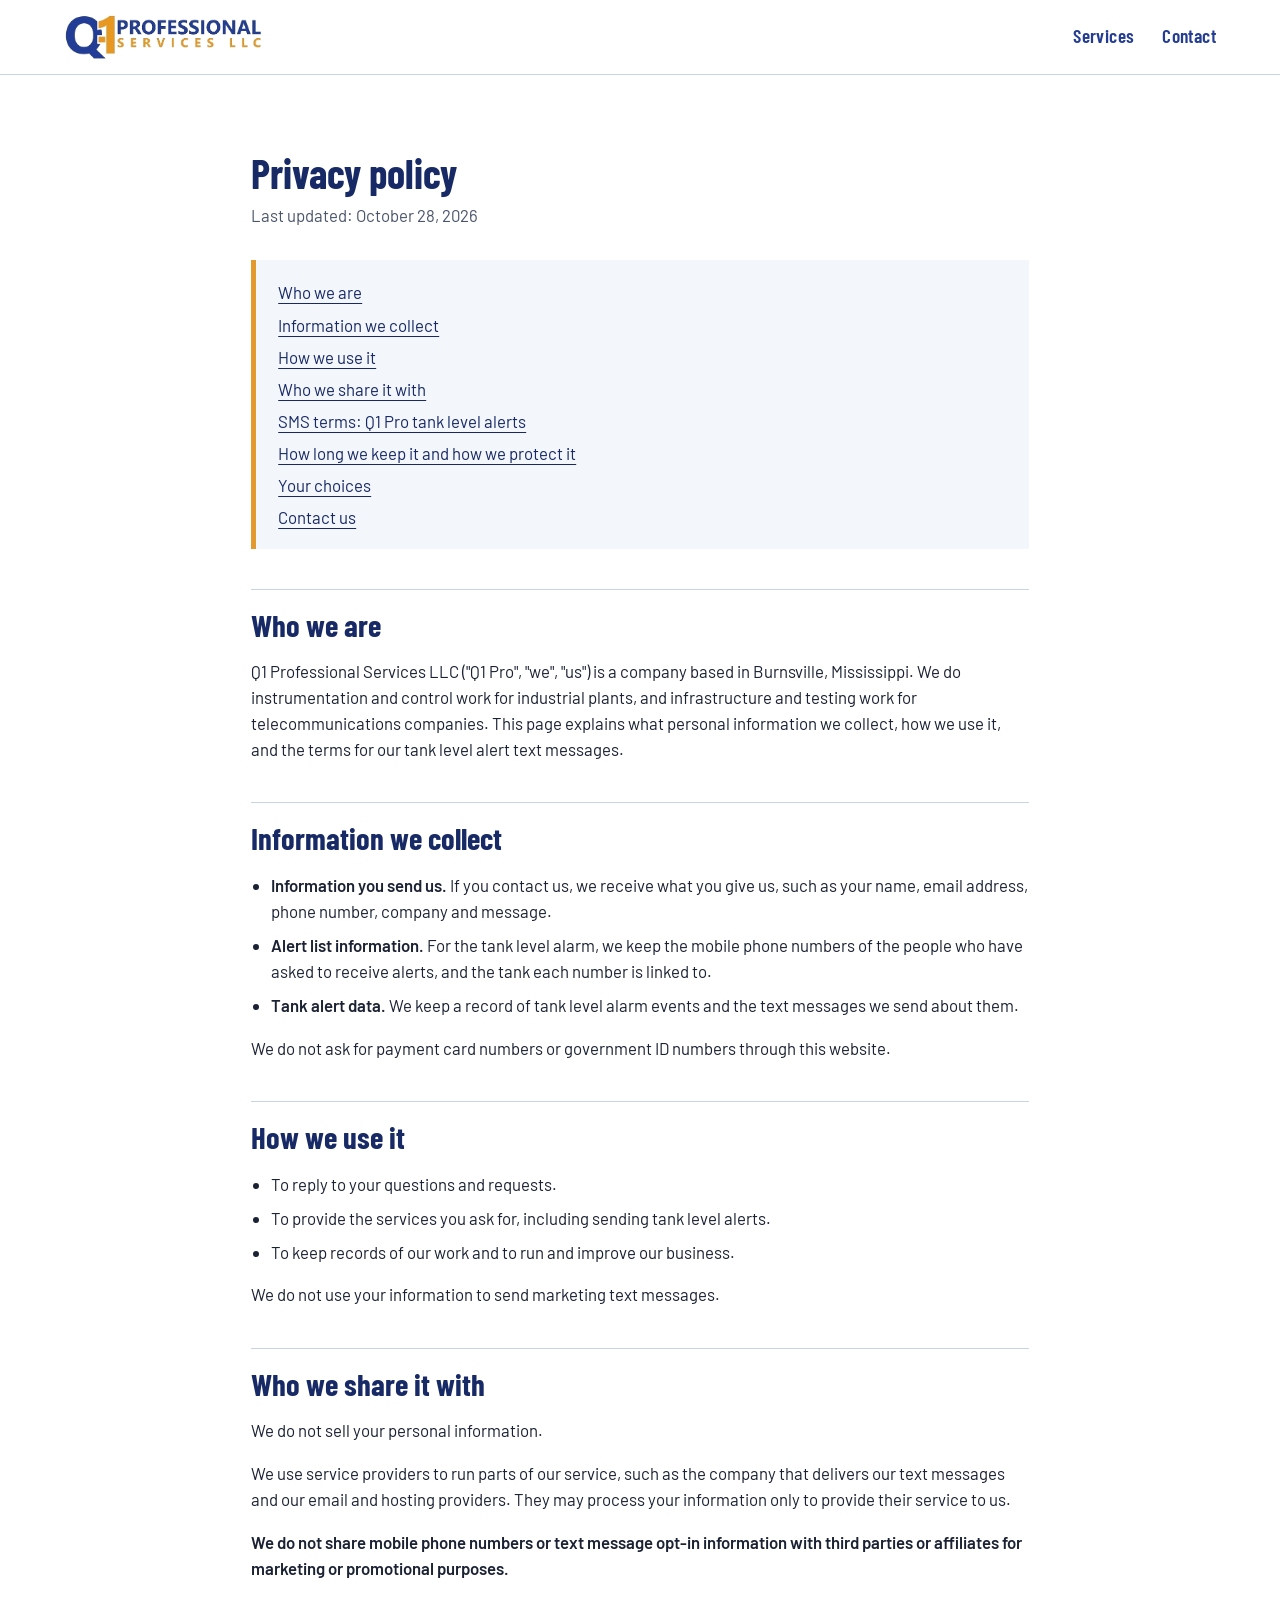
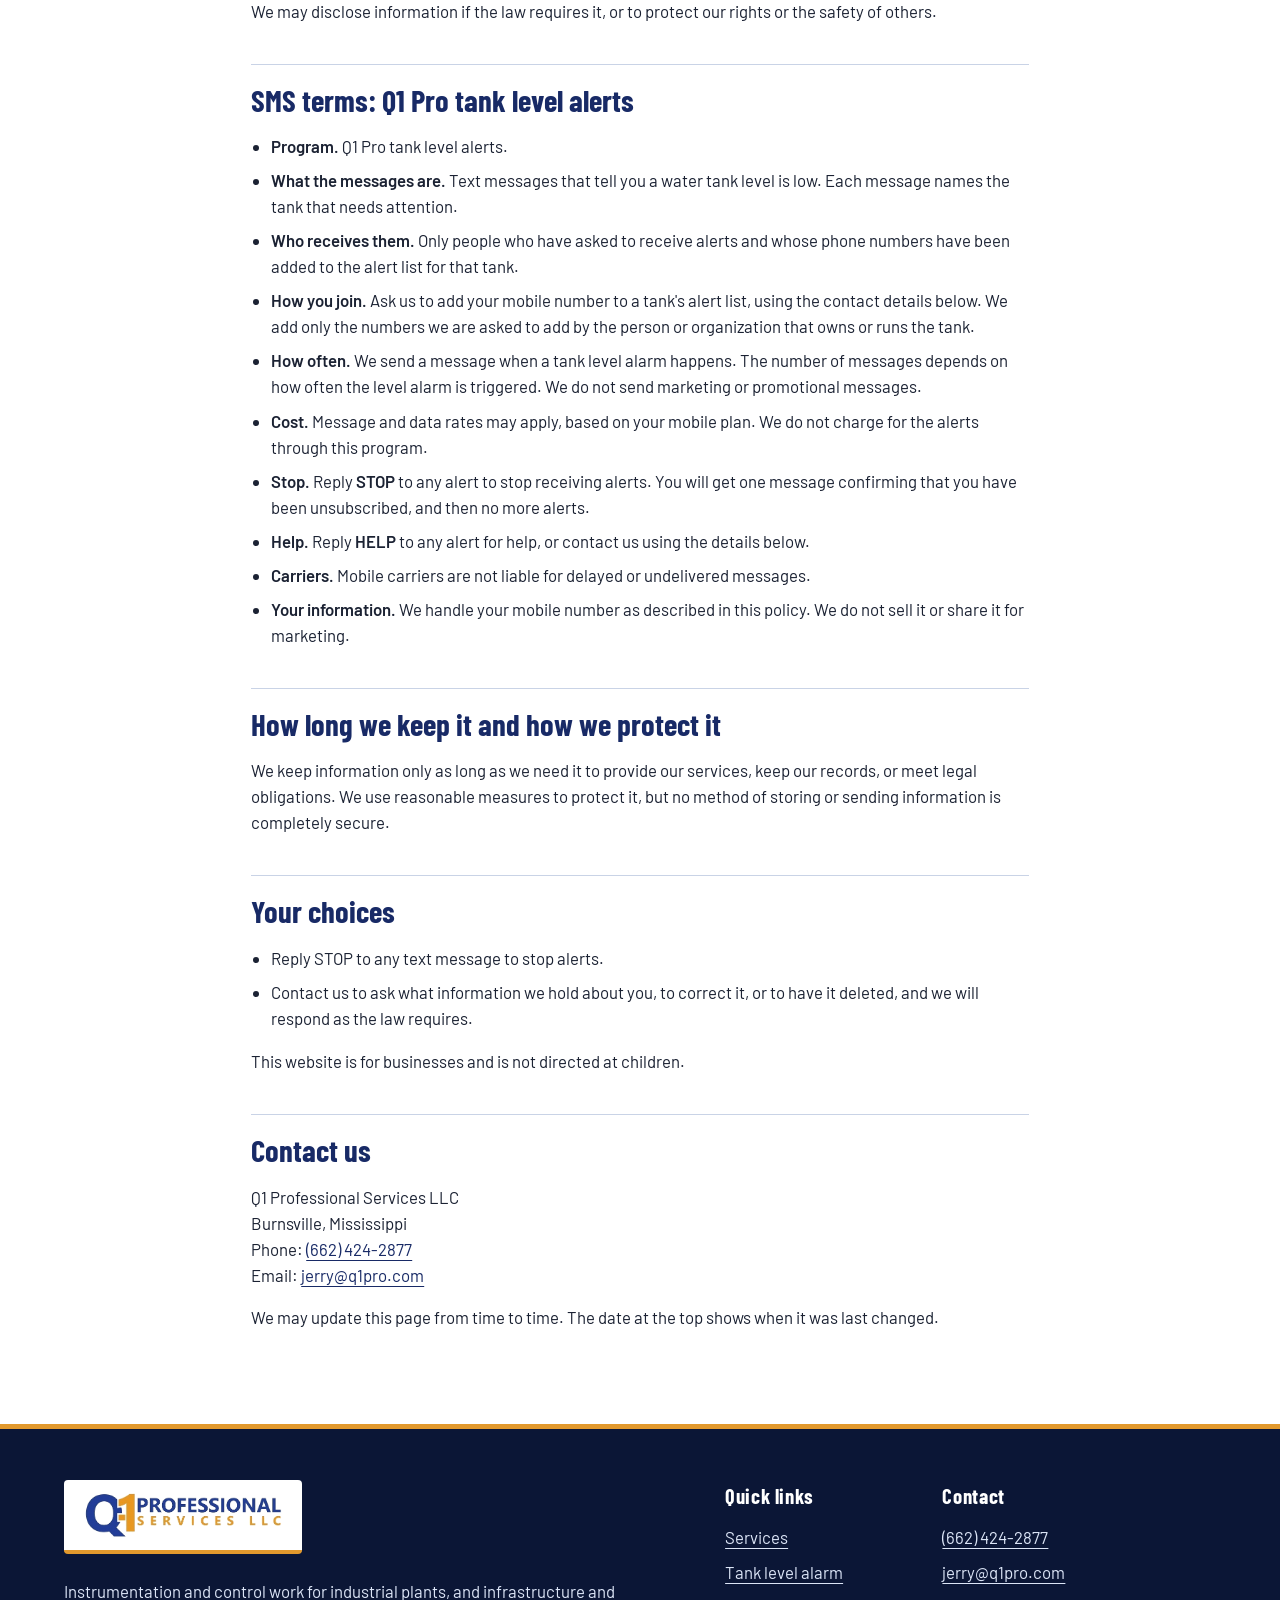
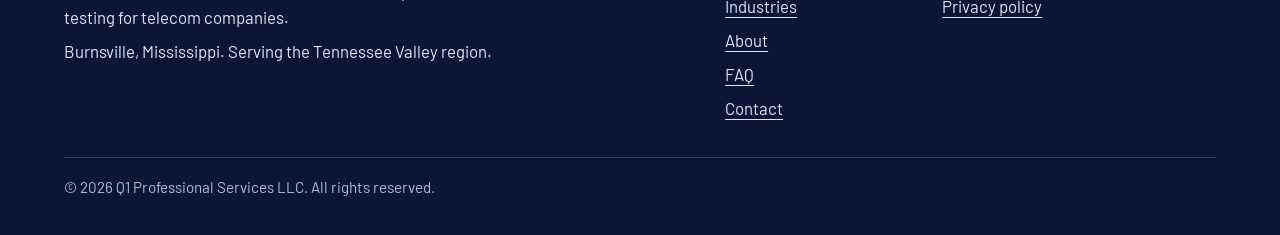
==== privacy.html @ 047d9452 "Publish full site: services, tank alarm, industries, about, FAQ, contact, privacy policy" ====
<!doctype html>
<html lang="en">
<head>
<meta charset="utf-8">
<meta name="viewport" content="width=device-width, initial-scale=1">
<title>Privacy policy | Q1 Professional Services LLC</title>
<meta name="description" content="How Q1 Professional Services LLC handles personal information, and the terms for the Q1 Pro tank level alert text messages.">
<link rel="stylesheet" href="site.css">
</head>
<body>

<header class="site-header">
  <div class="bar">
    <a class="brand" href="index.html" aria-label="Q1 Professional Services LLC, home"><img src="logo.png" alt="Q1 Professional Services LLC" width="553" height="129"></a>
    <nav class="nav" aria-label="Main">
      <a href="index.html#services">Services</a>
      <a href="index.html#contact">Contact</a>
    </nav>
  </div>
</header>

<main>
  <article class="policy">
    <h1>Privacy policy</h1>
    <p class="updated">Last updated: October 28, 2026</p>

    <nav class="toc" aria-label="On this page">
      <a href="#who">Who we are</a>
      <a href="#collect">Information we collect</a>
      <a href="#use">How we use it</a>
      <a href="#share">Who we share it with</a>
      <a href="#sms-terms">SMS terms: Q1 Pro tank level alerts</a>
      <a href="#keep">How long we keep it and how we protect it</a>
      <a href="#choices">Your choices</a>
      <a href="#contact-us">Contact us</a>
    </nav>

    <h2 id="who">Who we are</h2>
    <p>Q1 Professional Services LLC ("Q1 Pro", "we", "us") is a company based in Burnsville, Mississippi. We do instrumentation and control work for industrial plants, and infrastructure and testing work for telecommunications companies. This page explains what personal information we collect, how we use it, and the terms for our tank level alert text messages.</p>

    <h2 id="collect">Information we collect</h2>
    <ul>
      <li><b>Information you send us.</b> If you contact us, we receive what you give us, such as your name, email address, phone number, company and message.</li>
      <li><b>Alert list information.</b> For the tank level alarm, we keep the mobile phone numbers of the people who have asked to receive alerts, and the tank each number is linked to.</li>
      <li><b>Tank alert data.</b> We keep a record of tank level alarm events and the text messages we send about them.</li>
    </ul>
    <p>We do not ask for payment card numbers or government ID numbers through this website.</p>

    <h2 id="use">How we use it</h2>
    <ul>
      <li>To reply to your questions and requests.</li>
      <li>To provide the services you ask for, including sending tank level alerts.</li>
      <li>To keep records of our work and to run and improve our business.</li>
    </ul>
    <p>We do not use your information to send marketing text messages.</p>

    <h2 id="share">Who we share it with</h2>
    <p>We do not sell your personal information.</p>
    <p>We use service providers to run parts of our service, such as the company that delivers our text messages and our email and hosting providers. They may process your information only to provide their service to us.</p>
    <p><b>We do not share mobile phone numbers or text message opt-in information with third parties or affiliates for marketing or promotional purposes.</b></p>
    <p>We may disclose information if the law requires it, or to protect our rights or the safety of others.</p>

    <h2 id="sms-terms">SMS terms: Q1 Pro tank level alerts</h2>
    <ul>
      <li><b>Program.</b> Q1 Pro tank level alerts.</li>
      <li><b>What the messages are.</b> Text messages that tell you a water tank level is low. Each message names the tank that needs attention.</li>
      <li><b>Who receives them.</b> Only people who have asked to receive alerts and whose phone numbers have been added to the alert list for that tank.</li>
      <li><b>How you join.</b> Ask us to add your mobile number to a tank's alert list, using the contact details below. We add only the numbers we are asked to add by the person or organization that owns or runs the tank.</li>
      <li><b>How often.</b> We send a message when a tank level alarm happens. The number of messages depends on how often the level alarm is triggered. We do not send marketing or promotional messages.</li>
      <li><b>Cost.</b> Message and data rates may apply, based on your mobile plan. We do not charge for the alerts through this program.</li>
      <li><b>Stop.</b> Reply <b>STOP</b> to any alert to stop receiving alerts. You will get one message confirming that you have been unsubscribed, and then no more alerts.</li>
      <li><b>Help.</b> Reply <b>HELP</b> to any alert for help, or contact us using the details below.</li>
      <li><b>Carriers.</b> Mobile carriers are not liable for delayed or undelivered messages.</li>
      <li><b>Your information.</b> We handle your mobile number as described in this policy. We do not sell it or share it for marketing.</li>
    </ul>

    <h2 id="keep">How long we keep it and how we protect it</h2>
    <p>We keep information only as long as we need it to provide our services, keep our records, or meet legal obligations. We use reasonable measures to protect it, but no method of storing or sending information is completely secure.</p>

    <h2 id="choices">Your choices</h2>
    <ul>
      <li>Reply STOP to any text message to stop alerts.</li>
      <li>Contact us to ask what information we hold about you, to correct it, or to have it deleted, and we will respond as the law requires.</li>
    </ul>
    <p>This website is for businesses and is not directed at children.</p>

    <h2 id="contact-us">Contact us</h2>
    <p>Q1 Professional Services LLC<br>
    Burnsville, Mississippi<br>
    Phone: <a href="tel:+16624242877">(662) 424-2877</a><br>
    Email: <a href="mailto:jerry@q1pro.com">jerry@q1pro.com</a></p>
    <p>We may update this page from time to time. The date at the top shows when it was last changed.</p>
  </article>
</main>

<footer class="site-footer">
  <div class="foot">
    <div>
      <a class="foot-logo" href="index.html" aria-label="Q1 Professional Services LLC, home"><img src="logo.png" alt="Q1 Professional Services LLC" width="553" height="129"></a>
      <p>Instrumentation and control work for industrial plants, and infrastructure and testing for telecom companies.</p>
      <p>Burnsville, Mississippi. Serving the Tennessee Valley region.</p>
    </div>
    <div>
      <h3>Quick links</h3>
      <ul>
        <li><a href="index.html#services">Services</a></li>
        <li><a href="index.html#alerts">Tank level alarm</a></li>
        <li><a href="index.html#industries">Industries</a></li>
        <li><a href="index.html#about">About</a></li>
        <li><a href="index.html#faq">FAQ</a></li>
        <li><a href="index.html#contact">Contact</a></li>
      </ul>
    </div>
    <div>
      <h3>Contact</h3>
      <ul>
        <li><a href="tel:+16624242877">(662) 424-2877</a></li>
        <li><a href="mailto:jerry@q1pro.com">jerry@q1pro.com</a></li>
        <li><a href="privacy.html">Privacy policy</a></li>
      </ul>
    </div>
  </div>
  <div class="legal"><span>&copy; 2026 Q1 Professional Services LLC. All rights reserved.</span></div>
</footer>

</body>
</html>
---- site.css ----
@font-face{font-family:'Barlow';font-weight:400;font-style:normal;font-display:swap;src:url('Barlow-400.woff2') format('woff2');}
@font-face{font-family:'Barlow';font-weight:600;font-style:normal;font-display:swap;src:url('Barlow-600.woff2') format('woff2');}
@font-face{font-family:'Barlow Condensed';font-weight:600;font-style:normal;font-display:swap;src:url('BarlowCondensed-600.woff2') format('woff2');}
@font-face{font-family:'Barlow Condensed';font-weight:700;font-style:normal;font-display:swap;src:url('BarlowCondensed-700.woff2') format('woff2');}

:root {
  --blue: #243D92;
  --blue-deep: #182A66;
  --night: #0B1636;
  --orange: #E2992D;
  --paper: #FFFFFF;
  --ink: #1B2233;
  --line: #C9D3E6;
}

* { box-sizing: border-box; }
html { scroll-behavior: smooth; }
body {
  margin: 0; background: var(--paper); color: var(--ink);
  font-family: 'Barlow', system-ui, 'Segoe UI', sans-serif; font-size: 1.05rem; line-height: 1.55;
}
a { color: inherit; }
:focus-visible { outline: 3px solid var(--orange); outline-offset: 3px; }

.site-header { background: var(--paper); border-bottom: 1px solid var(--line); position: relative; z-index: 5; }
.bar {
  max-width: 1760px; margin: 0 auto; padding: 14px clamp(24px, 5vw, 96px);
  display: flex; align-items: center; justify-content: space-between; gap: 24px;
}
.brand img { display: block; height: clamp(46px, 3.6vw, 64px); width: auto; }
.nav { display: flex; gap: 28px; }
.nav a {
  font-family: 'Barlow Condensed', sans-serif; font-weight: 600; font-size: 1.2rem; letter-spacing: .02em;
  text-decoration: none; color: var(--blue); padding: 6px 0; border-bottom: 2px solid transparent;
}
.nav a:hover { border-bottom-color: var(--orange); }

/* ---- hero: full-bleed photo slides under a diagonal shade ---- */
.hero {
  position: relative; overflow: hidden; background: var(--night); color: #fff;
  min-height: clamp(640px, 88vh, 900px); display: flex; align-items: center;
}
.slides { position: absolute; inset: 0; z-index: 0; }
.slide {
  position: absolute; inset: 0; background-size: cover; background-repeat: no-repeat;
  opacity: 0; transition: opacity 1.2s ease; will-change: opacity, transform;
}
.slide.active { opacity: 1; animation: drift 7s ease-out forwards; }
@keyframes drift { from { transform: scale(1); } to { transform: scale(1.06); } }

.shade {
  position: absolute; inset: 0; z-index: 1;
  background: linear-gradient(115deg, rgba(11,22,54,.94) 0%, rgba(11,22,54,.80) 32%, rgba(11,22,54,.34) 62%, rgba(11,22,54,0) 100%);
}
.hero-inner {
  position: relative; z-index: 2; width: 100%; max-width: 1760px; margin: 0 auto;
  padding: clamp(64px, 7vw, 112px) clamp(24px, 5vw, 96px) clamp(96px, 9vw, 140px);
}
.hero h1 {
  margin: 0 0 24px; max-width: 12.5em;
  font-family: 'Barlow Condensed', sans-serif; font-weight: 700;
  font-size: clamp(2.3rem, 4.1vw, 4.1rem); line-height: 1.02; letter-spacing: -.005em;
  text-shadow: 0 2px 24px rgba(11,22,54,.8);
}
.hero p.lede {
  margin: 0 0 36px; max-width: 34em; font-size: clamp(1.05rem, 1.15vw, 1.25rem); color: #E4EAF7;
  text-wrap: pretty; text-shadow: 0 1px 16px rgba(11,22,54,.8);
}
.actions { display: flex; flex-wrap: wrap; gap: 14px 18px; align-items: center; }
.btn {
  display: inline-block; text-decoration: none;
  font-family: 'Barlow Condensed', sans-serif; font-weight: 700; font-size: 1.3rem; letter-spacing: .02em;
  padding: 15px 32px; border-radius: 999px; border: 2px solid var(--orange);
}
.btn-primary { background: var(--orange); color: var(--night); }
.btn-primary:hover { background: #F0AB3E; border-color: #F0AB3E; }
.btn-ghost { color: #fff; border-color: rgba(255,255,255,.7); }
.btn-ghost:hover { background: rgba(255,255,255,.12); border-color: #fff; }

.dots { position: absolute; z-index: 3; left: 50%; bottom: 74px; transform: translateX(-50%); display: flex; gap: 10px; }
.dot { width: 10px; height: 10px; border-radius: 50%; border: 0; padding: 0; background: rgba(255,255,255,.5); cursor: pointer; }
.dot.active { width: 30px; border-radius: 6px; background: var(--orange); }

.facts { position: absolute; z-index: 3; left: 0; right: 0; bottom: 0; background: var(--orange); color: var(--night); }
.facts ul {
  list-style: none; margin: 0 auto; padding: 14px clamp(24px, 5vw, 96px); max-width: 1760px;
  display: flex; flex-wrap: wrap; justify-content: space-between; gap: 6px 28px;
  font-family: 'Barlow Condensed', sans-serif; font-weight: 700; font-size: clamp(1rem, 1.25vw, 1.3rem); letter-spacing: .06em; text-transform: uppercase;
}

/* ---- motion: one load sequence, then the slides ---- */
@keyframes rise { from { opacity: 0; transform: translateY(26px); } to { opacity: 1; transform: none; } }
@keyframes fade { from { opacity: 0; } to { opacity: 1; } }
@keyframes barUp { from { transform: translateY(100%); } to { transform: none; } }
@keyframes fill { from { transform: scaleX(0); } to { transform: scaleX(1); } }
@keyframes wipe { from { transform: scaleX(0); } to { transform: scaleX(1); } }

.site-header { animation: fade .6s ease both; }
.hero-inner > * { animation: rise .8s cubic-bezier(.22,.61,.36,1) both; }
.hero-inner > h1 { animation-delay: .15s; }
.hero-inner > .lede { animation-delay: .32s; }
.hero-inner > .actions { animation-delay: .5s; }
.facts { animation: barUp .7s cubic-bezier(.22,.61,.36,1) .7s both; }
.facts li { animation: fade .6s ease both; }
.facts li:nth-child(1) { animation-delay: 1.0s; }
.facts li:nth-child(2) { animation-delay: 1.1s; }
.facts li:nth-child(3) { animation-delay: 1.2s; }
.facts li:nth-child(4) { animation-delay: 1.3s; }
.dots { animation: fade .6s ease 1s both; }

/* the active dot fills over the 5 seconds the slide stays up */
.dot { position: relative; overflow: hidden; transition: width .35s ease, background-color .35s ease; }
.dot.active { background: rgba(255,255,255,.35); }
.dot.active::after { content: ""; position: absolute; inset: 0; background: var(--orange); transform-origin: left; animation: fill 5s linear forwards; }

/* soft hover motion */
.btn { transition: transform .2s ease, background-color .2s ease, border-color .2s ease; }
.btn:hover { transform: translateY(-2px); }
.nav a { transition: border-color .2s ease; }

/* ---- services ---- */
.section { padding: clamp(48px, 5vw, 88px) 0; }
.wrap { max-width: 1760px; margin: 0 auto; padding: 0 clamp(24px, 5vw, 96px); }
#services { scroll-margin-top: 16px; background: var(--paper); }
.section-head { max-width: 46em; margin: 0 0 clamp(36px, 4vw, 64px); }
.section-head h2 {
  margin: 0 0 14px; font-family: 'Barlow Condensed', sans-serif; font-weight: 700;
  font-size: clamp(1.9rem, 2.9vw, 2.7rem); line-height: 1.02; color: var(--blue-deep);
}
.section-head p { margin: 0; color: #4B566B; font-size: clamp(1rem, 1.1vw, 1.2rem); text-wrap: pretty; }

.work { display: grid; grid-template-columns: repeat(2, minmax(0, 1fr)); gap: clamp(28px, 3vw, 56px); }
.panel { display: flex; flex-direction: column; border-top: 5px solid var(--orange); background: #F3F6FB; }
.panel img { display: block; width: 100%; height: auto; }
.panel-body { padding: clamp(24px, 2.6vw, 44px); }
.panel h3 {
  margin: 0 0 8px; font-family: 'Barlow Condensed', sans-serif; font-weight: 700;
  font-size: clamp(1.5rem, 1.9vw, 1.9rem); line-height: 1.05; color: var(--blue-deep);
}
.panel .intro { margin: 0 0 22px; color: #4B566B; }
.panel dl { margin: 0; }
.panel .row { display: grid; grid-template-columns: minmax(8.5em, 11em) 1fr; gap: 6px 20px; padding: 14px 0; border-top: 1px solid var(--line); }
.panel dt { font-family: 'Barlow Condensed', sans-serif; font-weight: 700; font-size: 1.25rem; letter-spacing: .01em; color: var(--blue); }
.panel dd { margin: 0; color: var(--ink); }

.industries { margin-top: clamp(36px, 4vw, 64px); display: flex; flex-wrap: wrap; align-items: baseline; gap: 12px 36px; padding-top: 28px; border-top: 1px solid var(--line); }
.industries h3 { margin: 0; font-family: 'Barlow Condensed', sans-serif; font-weight: 700; font-size: 1.5rem; color: var(--blue-deep); }
.industries ul { list-style: none; margin: 0; padding: 0; display: flex; flex-wrap: wrap; gap: 8px 30px; }
.industries li { font-family: 'Barlow Condensed', sans-serif; font-weight: 600; font-size: 1.35rem; color: var(--blue); }
.more { margin-top: clamp(32px, 3.5vw, 56px); }
.more a { display: inline-block; text-decoration: none; background: var(--blue); color: #fff; padding: 15px 32px; border-radius: 999px; border-bottom: 4px solid var(--orange); font-family: 'Barlow Condensed', sans-serif; font-weight: 700; font-size: 1.3rem; letter-spacing: .02em; transition: transform .2s ease, background-color .2s ease; }
.more a:hover { background: var(--blue-deep); transform: translateY(-2px); }

@media (max-width: 900px) {
  .work { grid-template-columns: 1fr; }
  .panel .row { grid-template-columns: 1fr; gap: 2px; }
}
@media (prefers-reduced-motion: reduce) { .more a { transition: none; } .more a:hover { transform: none; } }

/* ---- about ---- */
#about { background: var(--paper); scroll-margin-top: 16px; }
.about { display: grid; grid-template-columns: minmax(0, 420px) minmax(0, 1fr); gap: clamp(32px, 5vw, 96px); align-items: start; }
.person { margin: 0; }
.person img { display: block; width: 100%; height: auto; border-bottom: 5px solid var(--orange); }
.person figcaption { padding-top: 14px; font-family: 'Barlow Condensed', sans-serif; line-height: 1.2; }
.person .name { display: block; font-weight: 700; font-size: 1.6rem; color: var(--blue-deep); }
.person .role { display: block; font-weight: 600; font-size: 1.2rem; color: #4B566B; }
.about-text h2 { margin: 0 0 18px; font-family: 'Barlow Condensed', sans-serif; font-weight: 700; font-size: clamp(1.9rem, 2.9vw, 2.7rem); line-height: 1.02; color: var(--blue-deep); }
.about-text p { margin: 0 0 18px; max-width: 38em; font-size: clamp(1rem, 1.1vw, 1.2rem); color: var(--ink); text-wrap: pretty; }
.facts-list { margin: 28px 0 0; max-width: 38em; }
.facts-list .row { display: grid; grid-template-columns: minmax(8em, 10em) 1fr; gap: 6px 20px; padding: 13px 0; border-top: 1px solid var(--line); }
.facts-list dt { font-family: 'Barlow Condensed', sans-serif; font-weight: 700; font-size: 1.25rem; color: var(--blue); }
.facts-list dd { margin: 0; }
@media (max-width: 900px) {
  .about { grid-template-columns: 1fr; }
  .person { max-width: 320px; }
  .facts-list .row { grid-template-columns: 1fr; gap: 2px; }
}

/* ---- industries ---- */
#industries { background: #F3F6FB; scroll-margin-top: 16px; }
.ind-grid { display: grid; grid-template-columns: repeat(2, minmax(0, 1fr)); gap: clamp(20px, 2.4vw, 40px); }
.ind { background: var(--paper); padding: clamp(24px, 2.4vw, 40px); border-left: 5px solid var(--orange); }
.ind h3 { margin: 0 0 10px; font-family: 'Barlow Condensed', sans-serif; font-weight: 700; font-size: clamp(1.4rem, 1.7vw, 1.7rem); line-height: 1.05; color: var(--blue-deep); }
.ind p { margin: 0; color: var(--ink); text-wrap: pretty; }
.ind .tag { display: block; margin-top: 14px; font-family: 'Barlow Condensed', sans-serif; font-weight: 600; font-size: 1.1rem; letter-spacing: .02em; color: var(--blue); }

/* ---- faq ---- */
#faq { background: #FCF4E4; border-top: 1px solid #EFE2C6; border-bottom: 1px solid #EFE2C6; scroll-margin-top: 16px; }
.faq-layout { display: grid; grid-template-columns: minmax(0, .8fr) minmax(0, 1.4fr); gap: clamp(32px, 5vw, 96px); align-items: start; }
.faq-intro { position: static; }
.faq-intro h2 { margin: 0 0 14px; font-family: 'Barlow Condensed', sans-serif; font-weight: 700; font-size: clamp(1.9rem, 2.9vw, 2.7rem); line-height: 1.04; color: var(--blue-deep); }
.faq-intro > p { margin: 0 0 28px; max-width: 24em; color: #5A5648; font-size: clamp(1rem, 1.1vw, 1.2rem); text-wrap: pretty; }
.faq-help { background: var(--blue-deep); color: #fff; border-top: 5px solid var(--orange); padding: clamp(22px, 2.2vw, 34px); max-width: 26em; }
.faq-help h3 { margin: 0 0 6px; font-family: 'Barlow Condensed', sans-serif; font-weight: 700; font-size: 1.5rem; color: #fff; }
.faq-help p { margin: 0 0 14px; color: #DCE5F7; }
.faq-help a { display: block; color: #fff; text-decoration: none; border-bottom: 2px solid transparent; width: fit-content; transition: border-color .2s ease; }
.faq-help a:hover { border-bottom-color: var(--orange); }
.faq-help .tel { font-family: 'Barlow Condensed', sans-serif; font-weight: 700; font-size: clamp(1.7rem, 2.2vw, 2.1rem); line-height: 1.1; }
.faq-help .mail { margin-top: 6px; font-family: 'Barlow Condensed', sans-serif; font-weight: 600; font-size: 1.2rem; color: #F0B14E; }

.faq { display: grid; gap: 12px; }
.faq details { background: var(--paper); border: 1px solid #E9DCC0; border-left: 5px solid #E9DCC0; transition: border-color .2s ease, box-shadow .2s ease; }
.faq details[open] { border-left-color: var(--orange); box-shadow: 0 6px 18px rgba(24,42,102,.08); }
.faq summary {
  list-style: none; cursor: pointer; display: flex; justify-content: space-between; align-items: center; gap: 24px;
  padding: 20px 24px; font-family: 'Barlow Condensed', sans-serif; font-weight: 700; font-size: clamp(1.15rem, 1.4vw, 1.4rem); color: var(--blue-deep);
}
.faq summary::-webkit-details-marker { display: none; }
.faq summary::after { content: "+"; flex: none; width: 34px; height: 34px; display: grid; place-items: center; border: 2px solid var(--orange); border-radius: 50%; font-size: 1.4rem; line-height: 1; color: var(--blue-deep); transition: background-color .2s ease; }
.faq details[open] summary::after { content: "\2212"; background: var(--orange); }
.faq summary:hover::after { background: #F6DDB4; }
.faq details[open] summary:hover::after { background: var(--orange); }
.faq .answer { padding: 0 24px 22px; max-width: 46em; color: var(--ink); }
.faq .answer p { margin: 0 0 12px; }
.faq .answer ul { margin: 0 0 12px; padding-left: 1.2em; }
.faq .answer li { margin-bottom: 6px; }
@media (max-width: 900px) { .faq-layout { grid-template-columns: 1fr; } .faq-intro { position: static; } }
@media (prefers-reduced-motion: reduce) { .faq details, .faq summary::after, .faq-help a { transition: none; } }


@media (max-width: 900px) { .ind-grid { grid-template-columns: 1fr; } }
@media (prefers-reduced-motion: reduce) { .faq summary::after { transition: none; } }

/* ---- text alerts ---- */
#alerts { background: var(--paper); scroll-margin-top: 16px; }
.alerts { display: grid; grid-template-columns: minmax(0, 1.1fr) minmax(0, .9fr); gap: clamp(32px, 5vw, 96px); align-items: start; }
.steps { list-style: none; margin: 28px 0 0; padding: 0; counter-reset: step; }
.steps li { counter-increment: step; display: grid; grid-template-columns: 52px 1fr; gap: 0 18px; padding: 16px 0; border-top: 1px solid var(--line); }
.steps li::before {
  content: counter(step); grid-row: 1 / span 2; width: 44px; height: 44px; display: grid; place-items: center;
  border: 2px solid var(--orange); border-radius: 50%; font-family: 'Barlow Condensed', sans-serif; font-weight: 700; font-size: 1.4rem; color: var(--blue-deep);
}
.steps b { display: block; font-family: 'Barlow Condensed', sans-serif; font-weight: 700; font-size: 1.35rem; color: var(--blue); }
.steps span { color: var(--ink); }
.rules { margin: 28px 0 0; padding: 0; list-style: none; max-width: 40em; }
.rules li { padding: 10px 0 10px 22px; position: relative; border-top: 1px solid var(--line); }
.rules li::before { content: ""; position: absolute; left: 0; top: 1.15em; width: 9px; height: 9px; background: var(--orange); }

.phone { background: #F3F6FB; border-top: 5px solid var(--orange); padding: clamp(24px, 2.6vw, 40px); }
.phone h3 { margin: 0 0 6px; font-family: 'Barlow Condensed', sans-serif; font-weight: 700; font-size: 1.6rem; color: var(--blue-deep); }
.phone .note { margin: 0 0 22px; color: #4B566B; }
.bubble { background: var(--paper); border: 1px solid var(--line); border-radius: 18px 18px 18px 4px; padding: 16px 20px; max-width: 24em; box-shadow: 0 1px 0 rgba(24,42,102,.06); }
.bubble p { margin: 0; font-size: 1.05rem; line-height: 1.5; }
.bubble + .bubble { margin-top: 12px; }
.phone .who { margin: 18px 0 0; font-size: .95rem; color: #4B566B; }
@media (max-width: 900px) { .alerts { grid-template-columns: 1fr; } }

/* ---- featured: tank level alarm ---- */
#alerts { background: var(--blue-deep); color: #fff; scroll-margin-top: 16px; }
.featured { display: grid; grid-template-columns: minmax(0, 440px) minmax(0, 1fr); gap: clamp(32px, 5vw, 96px); align-items: start; }
.featured .photo { margin: 0; position: sticky; top: 24px; }
.featured .photo img { display: block; width: 100%; height: auto; border-bottom: 5px solid var(--orange); }
.badge { display: inline-block; margin: 0 0 16px; padding: 5px 14px; border: 2px solid var(--orange); border-radius: 999px; font-family: 'Barlow Condensed', sans-serif; font-weight: 700; font-size: 1.05rem; letter-spacing: .04em; color: #fff; }
.featured h2 { margin: 0 0 14px; font-family: 'Barlow Condensed', sans-serif; font-weight: 700; font-size: clamp(2rem, 3.1vw, 2.9rem); line-height: 1.02; color: #fff; }
.featured .lead { margin: 0; max-width: 36em; font-size: clamp(1.05rem, 1.15vw, 1.25rem); color: #DCE5F7; text-wrap: pretty; }
.featured .steps { margin-top: 26px; max-width: 40em; }
.featured .steps li { border-top-color: rgba(255,255,255,.22); }
.featured .steps li::before { color: #fff; }
.featured .steps b { color: #fff; }
.featured .steps span { color: #DCE5F7; }
.featured .rules { max-width: 40em; }
.featured .rules li { border-top-color: rgba(255,255,255,.22); color: #DCE5F7; }
.featured .phone { margin-top: 30px; max-width: 34em; background: rgba(255,255,255,.08); border-top-color: var(--orange); }
.featured .phone h3 { color: #fff; }
.featured .phone .note, .featured .phone .who { color: #DCE5F7; }
.featured .bubble { color: var(--ink); }
.feature-cta { margin-top: 30px; }
.feature-cta a { display: inline-block; text-decoration: none; background: var(--orange); color: var(--night); padding: 15px 32px; border-radius: 999px; font-family: 'Barlow Condensed', sans-serif; font-weight: 700; font-size: 1.3rem; letter-spacing: .02em; transition: transform .2s ease, background-color .2s ease; }
.feature-cta a:hover { background: #F0AB3E; transform: translateY(-2px); }
@media (max-width: 900px) { .featured { grid-template-columns: 1fr; } .featured .photo { max-width: 360px; position: static; } }
@media (prefers-reduced-motion: reduce) { .feature-cta a { transition: none; } .feature-cta a:hover { transform: none; } }

@media (max-width: 820px) {
  .hero { min-height: 0; }
  .hero-inner { padding: 44px 24px 150px; }
  .shade { background: linear-gradient(180deg, rgba(11,22,54,.9), rgba(11,22,54,.78)); }
  .nav { gap: 20px; }
  .nav a:nth-child(n+2):nth-child(-n+5) { display: none; }
  .bar { padding: 12px 24px; }
  .brand img { height: 38px; }
  .dots { bottom: 128px; }
  .facts ul { justify-content: flex-start; font-size: .95rem; }
  .facts li:nth-child(n+3) { display: none; }
}
@media (prefers-reduced-motion: reduce) {
  .site-header, .hero-inner > *, .facts, .facts li, .dots { animation: none; }
  .slide.active { animation: none; }
  .slide { transition: none; }
  .dot.active::after { animation: none; transform: none; }
  .btn { transition: none; }
  .btn:hover { transform: none; }
}

/* ---- contact ---- */
#contact { background: #F3F6FB; scroll-margin-top: 16px; }
.contact-card { display: grid; grid-template-columns: minmax(0, 1.05fr) minmax(0, .95fr); border-top: 5px solid var(--orange); box-shadow: 0 1px 0 rgba(24,42,102,.08); }
.contact-main { background: var(--blue-deep); color: #fff; padding: clamp(32px, 4.4vw, 80px); display: flex; flex-direction: column; }
.contact-main h2 { margin: 0 0 12px; font-family: 'Barlow Condensed', sans-serif; font-weight: 700; font-size: clamp(1.9rem, 2.9vw, 2.7rem); line-height: 1.02; color: #fff; }
.contact-main .sub { margin: 0 0 clamp(26px, 3vw, 44px); max-width: 28em; font-size: clamp(1rem, 1.1vw, 1.2rem); color: #DCE5F7; text-wrap: pretty; }
.reach { margin: 0 0 22px; }
.reach .label { display: block; margin-bottom: 4px; font-family: 'Barlow Condensed', sans-serif; font-weight: 600; font-size: 1.15rem; letter-spacing: .06em; text-transform: uppercase; color: #F0B14E; }
.reach a { color: #fff; text-decoration: none; border-bottom: 3px solid transparent; transition: border-color .2s ease; }
.reach a:hover { border-bottom-color: var(--orange); }
.reach .phone-big { font-family: 'Barlow Condensed', sans-serif; font-weight: 700; font-size: clamp(2.1rem, 3.4vw, 3.1rem); line-height: 1; letter-spacing: .01em; }
.reach .email-big { font-family: 'Barlow Condensed', sans-serif; font-weight: 600; font-size: clamp(1.3rem, 1.9vw, 1.7rem); line-height: 1.1; word-break: break-word; }
.contact-place { margin: 40px 0 0; padding-top: 22px; border-top: 1px solid rgba(255,255,255,.22); color: #DCE5F7; }
.contact-place b { color: #fff; font-weight: 600; }
.contact-btns { margin-top: 26px; display: flex; flex-wrap: wrap; gap: 14px 16px; }
.contact-btns a { display: inline-block; text-decoration: none; padding: 14px 30px; border-radius: 999px; font-family: 'Barlow Condensed', sans-serif; font-weight: 700; font-size: 1.25rem; letter-spacing: .02em; border: 2px solid var(--orange); transition: transform .2s ease, background-color .2s ease; }
.contact-btns .primary { background: var(--orange); color: var(--night); }
.contact-btns .primary:hover { background: #F0AB3E; border-color: #F0AB3E; transform: translateY(-2px); }
.contact-btns .secondary { color: #fff; border-color: rgba(255,255,255,.7); }
.contact-btns .secondary:hover { background: rgba(255,255,255,.12); border-color: #fff; transform: translateY(-2px); }

.contact-side { background: var(--paper); padding: clamp(32px, 4.4vw, 80px); }
.contact-side h3 { margin: 0 0 22px; font-family: 'Barlow Condensed', sans-serif; font-weight: 700; font-size: clamp(1.45rem, 1.8vw, 1.8rem); color: var(--blue-deep); }
.tell { list-style: none; margin: 0; padding: 0; }
.tell li { display: grid; grid-template-columns: 38px 1fr; gap: 0 16px; padding: 18px 0; border-top: 1px solid var(--line); }
.tell li:last-child { border-bottom: 1px solid var(--line); }
.tell svg { width: 38px; height: 38px; }
.tell b { display: block; font-family: 'Barlow Condensed', sans-serif; font-weight: 700; font-size: 1.35rem; color: var(--blue); }
.tell span { color: var(--ink); }
.contact-side .reply { margin: 22px 0 0; color: #4B566B; }
@media (max-width: 900px) { .contact-card { grid-template-columns: 1fr; } }
@media (prefers-reduced-motion: reduce) { .reach a, .contact-btns a { transition: none; } .contact-btns a:hover { transform: none; } }

/* ---- footer ---- */
.site-footer { background: var(--night); color: #DCE5F7; border-top: 5px solid var(--orange); }
.foot { max-width: 1760px; margin: 0 auto; padding: clamp(40px, 4vw, 72px) clamp(24px, 5vw, 96px) 28px; display: grid; grid-template-columns: minmax(0, 1.05fr) minmax(0, .475fr) minmax(0, .475fr); gap: 0; }
.foot > div:nth-child(2) { padding-left: clamp(32px, 4.4vw, 80px); }
.foot h3 { margin: 0 0 12px; font-family: 'Barlow Condensed', sans-serif; font-weight: 700; font-size: 1.3rem; letter-spacing: .03em; color: #fff; }
.foot p { margin: 0 0 8px; }
.foot ul { list-style: none; margin: 0; padding: 0; }
.foot li { margin: 0 0 8px; }
.foot a { color: #DCE5F7; text-underline-offset: 4px; }
.foot a:hover { color: #fff; }
.foot .name { font-family: 'Barlow Condensed', sans-serif; font-weight: 700; font-size: 1.6rem; color: #fff; display: block; margin-bottom: 8px; }
.legal { max-width: 1760px; margin: 0 auto; padding: 0 clamp(24px, 5vw, 96px); font-size: .95rem; color: #AEBBD6; }
.legal span { display: block; padding: 18px 0 36px; border-top: 1px solid rgba(255,255,255,.16); }
@media (max-width: 900px) { .foot { grid-template-columns: 1fr 1fr; gap: 0 24px; } .foot > div:first-child { grid-column: 1 / -1; margin-bottom: 28px; } .foot > div:nth-child(2) { padding-left: 0; } }
@media (max-width: 560px) { .foot { grid-template-columns: 1fr; gap: 26px; } .foot > div:first-child { margin-bottom: 0; } .foot li { margin: 0; } .foot ul a { display: inline-block; padding: 11px 0; } .legal { font-size: 1rem; } }

/* ---- policy page ---- */
.policy { max-width: 52em; margin: 0 auto; padding: clamp(48px, 6vw, 96px) clamp(24px, 5vw, 48px); }
.policy h1 { margin: 0 0 8px; font-family: 'Barlow Condensed', sans-serif; font-weight: 700; font-size: clamp(2rem, 3.2vw, 2.9rem); line-height: 1.04; color: var(--blue-deep); }
.policy .updated { margin: 0 0 32px; color: #4B566B; }
.policy h2 { margin: 40px 0 10px; font-family: 'Barlow Condensed', sans-serif; font-weight: 700; font-size: clamp(1.7rem, 2.4vw, 2.2rem); line-height: 1.1; color: var(--blue-deep); padding-top: 18px; border-top: 1px solid var(--line); }
.policy p, .policy li { max-width: 46em; }
.policy ul { padding-left: 1.2em; }
.policy li { margin-bottom: 8px; }
.policy a { color: var(--blue-deep); text-underline-offset: 4px; }
.toc { background: #F3F6FB; border-left: 5px solid var(--orange); padding: 16px 22px; margin: 0 0 12px; }
.toc a { display: block; padding: 3px 0; }

.foot-logo { display: inline-block; margin-bottom: 18px; background: #fff; padding: 12px 20px; border-radius: 4px; border-bottom: 4px solid var(--orange); }
.foot-logo img { display: block; height: clamp(46px, 3.6vw, 64px); width: auto; }
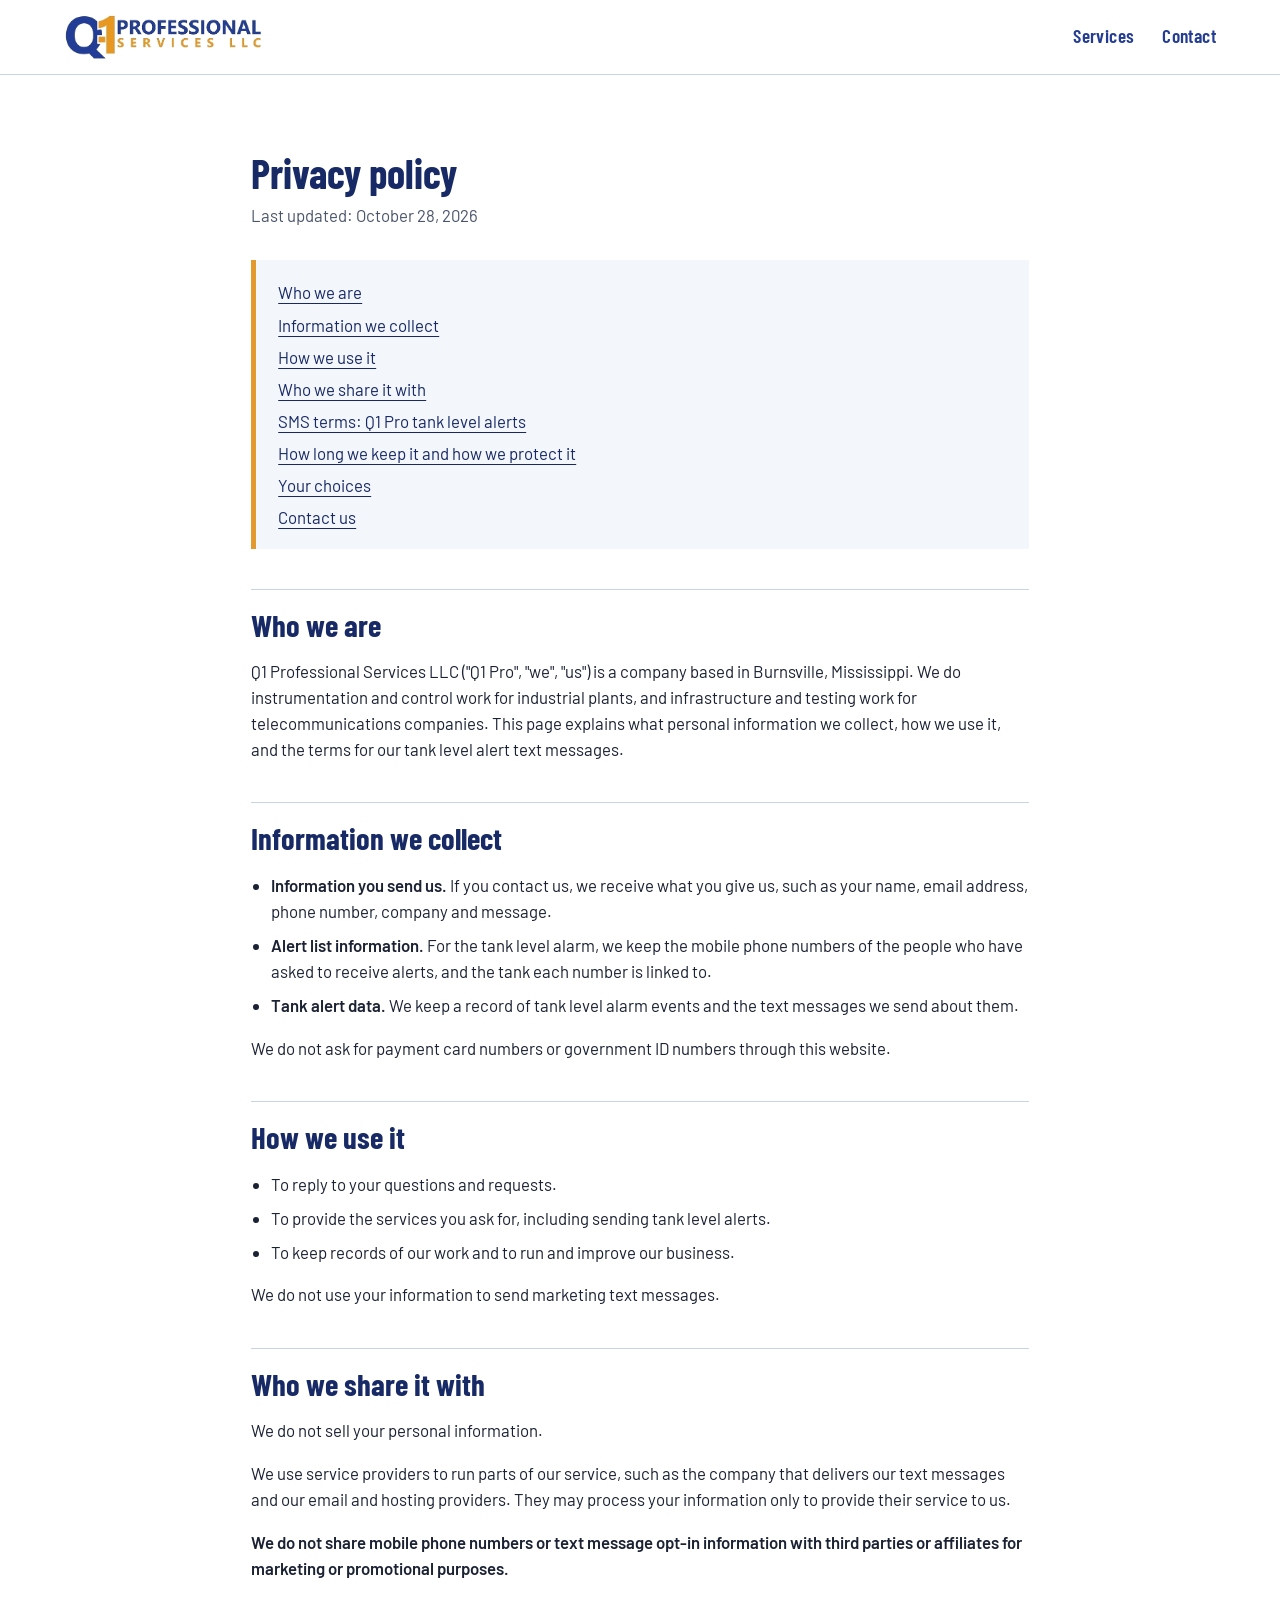
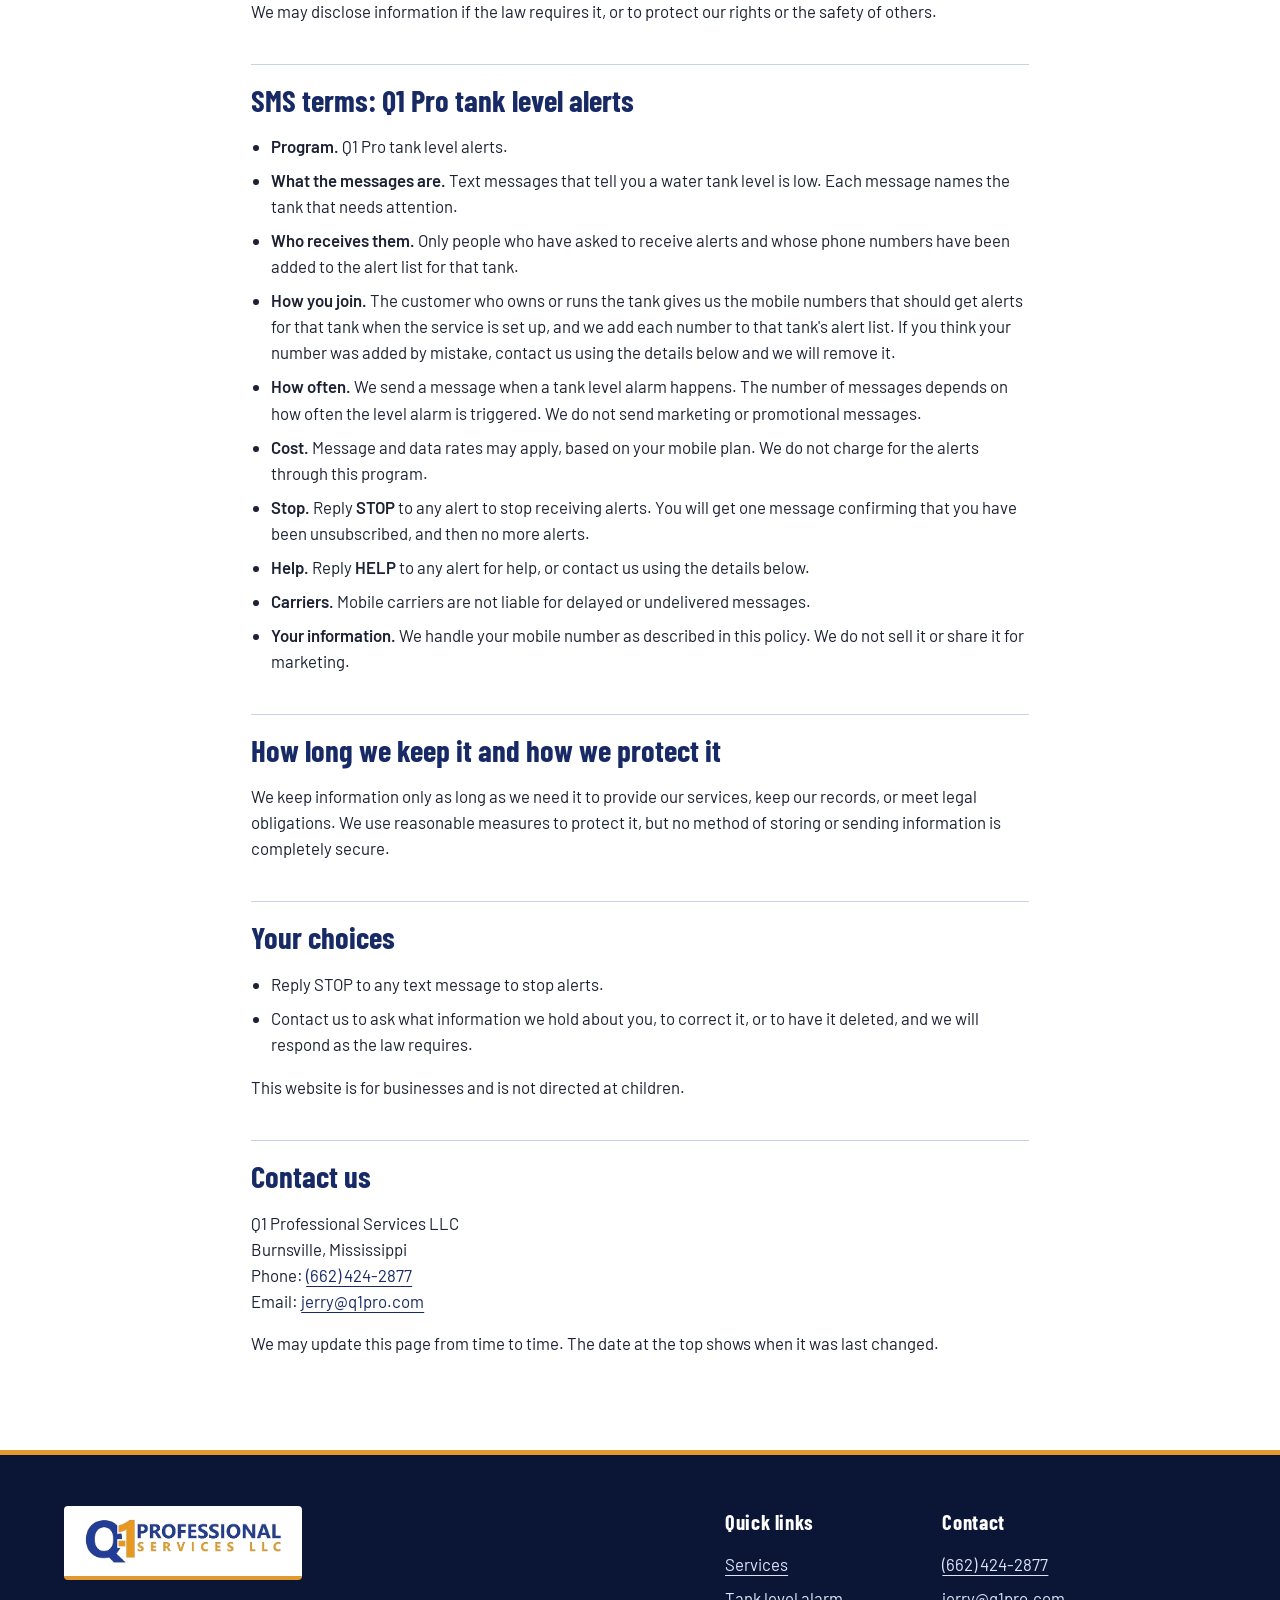
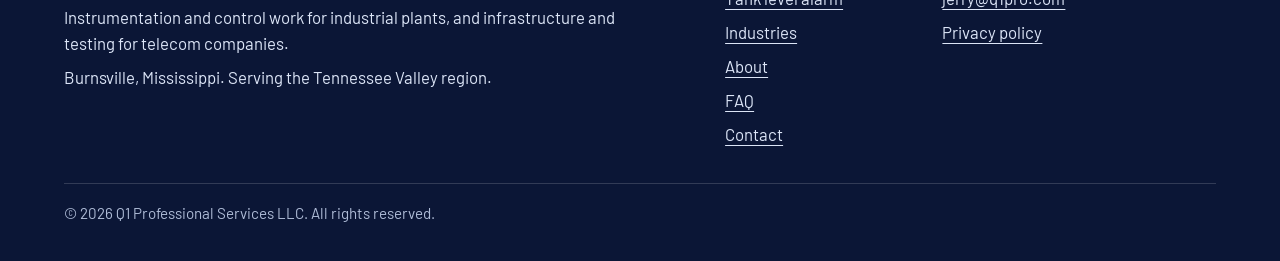
==== commit bf4f67a9: "Add how-people-sign-up wording, matching privacy terms and tab icon" ====
--- a/privacy.html
+++ b/privacy.html
@@ -5,6 +5,8 @@
 <meta name="viewport" content="width=device-width, initial-scale=1">
 <title>Privacy policy | Q1 Professional Services LLC</title>
 <meta name="description" content="How Q1 Professional Services LLC handles personal information, and the terms for the Q1 Pro tank level alert text messages.">
+<link rel="icon" type="image/png" href="favicon.png">
+<link rel="apple-touch-icon" href="apple-touch-icon.png">
 <link rel="stylesheet" href="site.css">
 </head>
 <body>
@@ -65,7 +67,7 @@
       <li><b>Program.</b> Q1 Pro tank level alerts.</li>
       <li><b>What the messages are.</b> Text messages that tell you a water tank level is low. Each message names the tank that needs attention.</li>
       <li><b>Who receives them.</b> Only people who have asked to receive alerts and whose phone numbers have been added to the alert list for that tank.</li>
-      <li><b>How you join.</b> Ask us to add your mobile number to a tank's alert list, using the contact details below. We add only the numbers we are asked to add by the person or organization that owns or runs the tank.</li>
+      <li><b>How you join.</b> The customer who owns or runs the tank gives us the mobile numbers that should get alerts for that tank when the service is set up, and we add each number to that tank's alert list. If you think your number was added by mistake, contact us using the details below and we will remove it.</li>
       <li><b>How often.</b> We send a message when a tank level alarm happens. The number of messages depends on how often the level alarm is triggered. We do not send marketing or promotional messages.</li>
       <li><b>Cost.</b> Message and data rates may apply, based on your mobile plan. We do not charge for the alerts through this program.</li>
       <li><b>Stop.</b> Reply <b>STOP</b> to any alert to stop receiving alerts. You will get one message confirming that you have been unsubscribed, and then no more alerts.</li>
--- a/site.css
+++ b/site.css
@@ -355,3 +355,7 @@
 
 .foot-logo { display: inline-block; margin-bottom: 18px; background: #fff; padding: 12px 20px; border-radius: 4px; border-bottom: 4px solid var(--orange); }
 .foot-logo img { display: block; height: clamp(46px, 3.6vw, 64px); width: auto; }
+
+.featured .signup { margin: 28px 0 0; max-width: 40em; padding: 18px 0 4px; border-top: 1px solid rgba(255,255,255,.22); }
+.featured .signup h3 { margin: 0 0 8px; font-family: 'Barlow Condensed', sans-serif; font-weight: 700; font-size: 1.35rem; color: #fff; }
+.featured .signup p { margin: 0; color: #DCE5F7; }
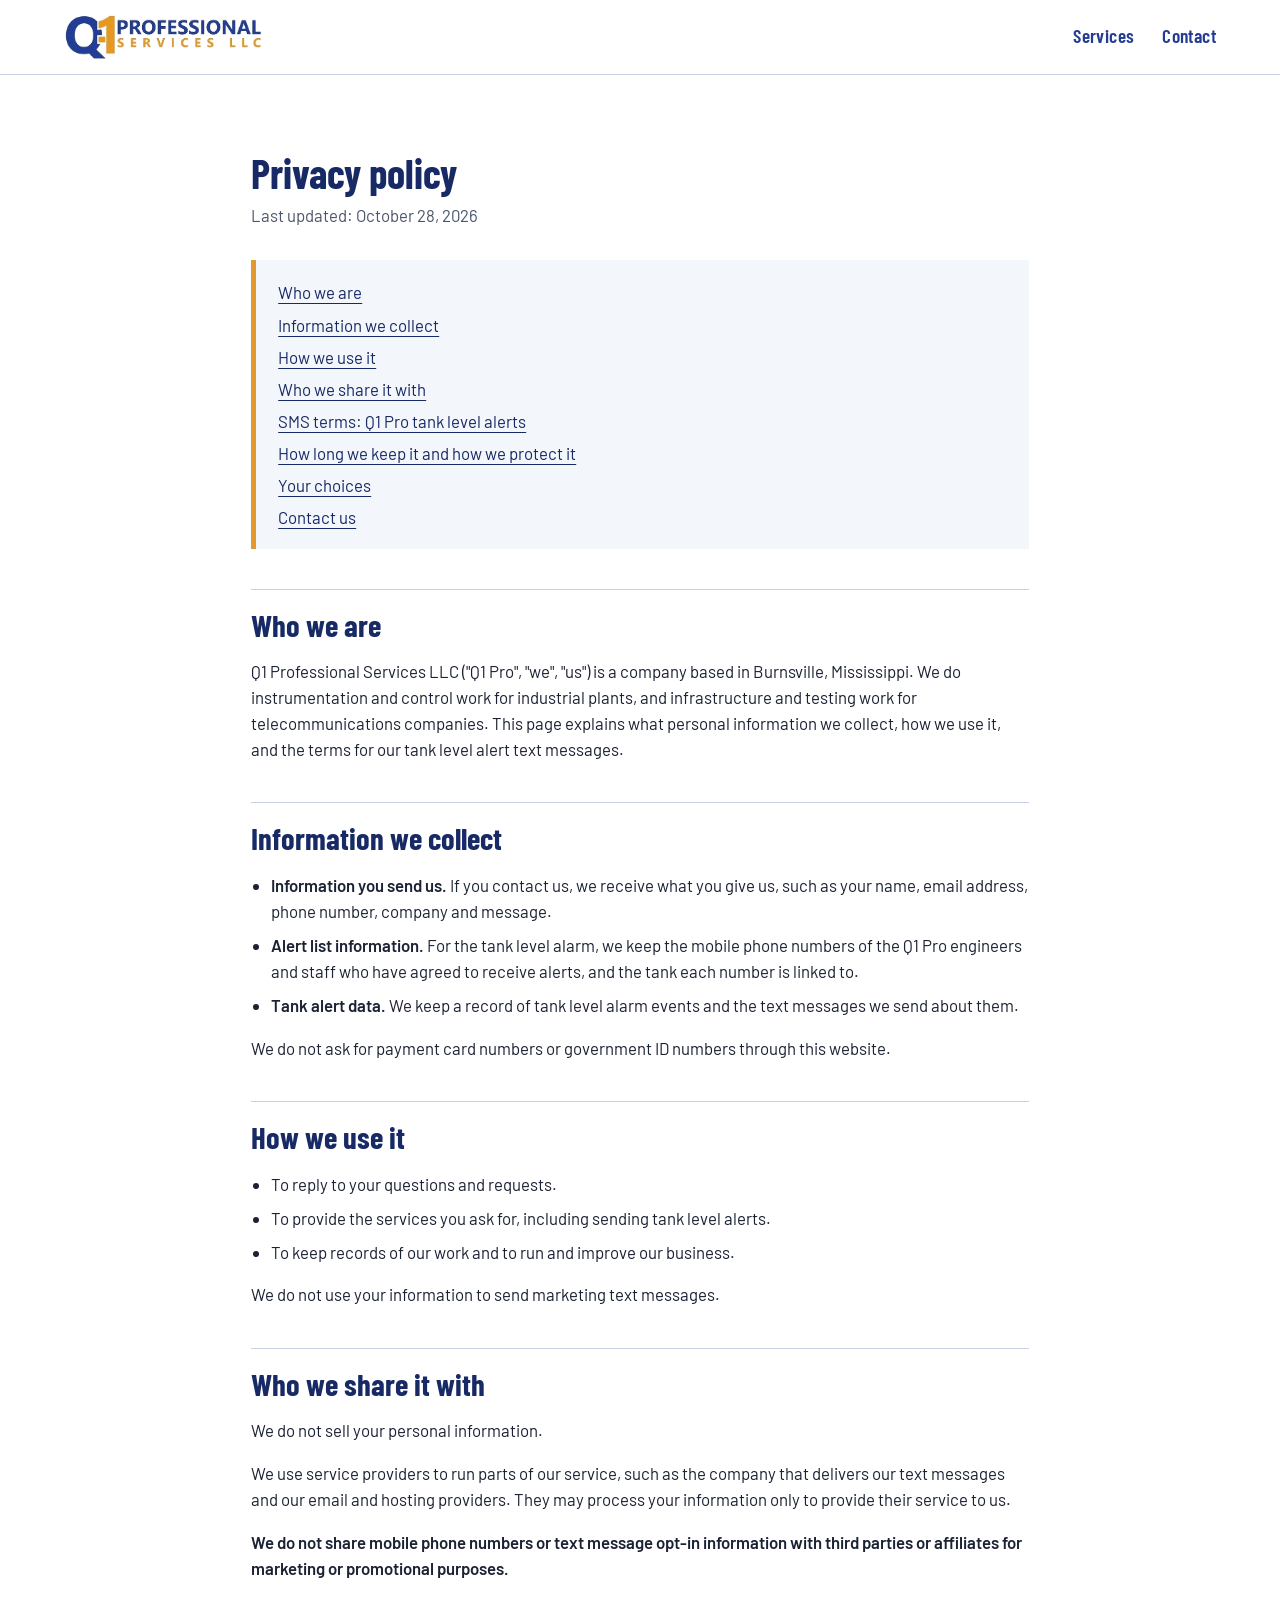
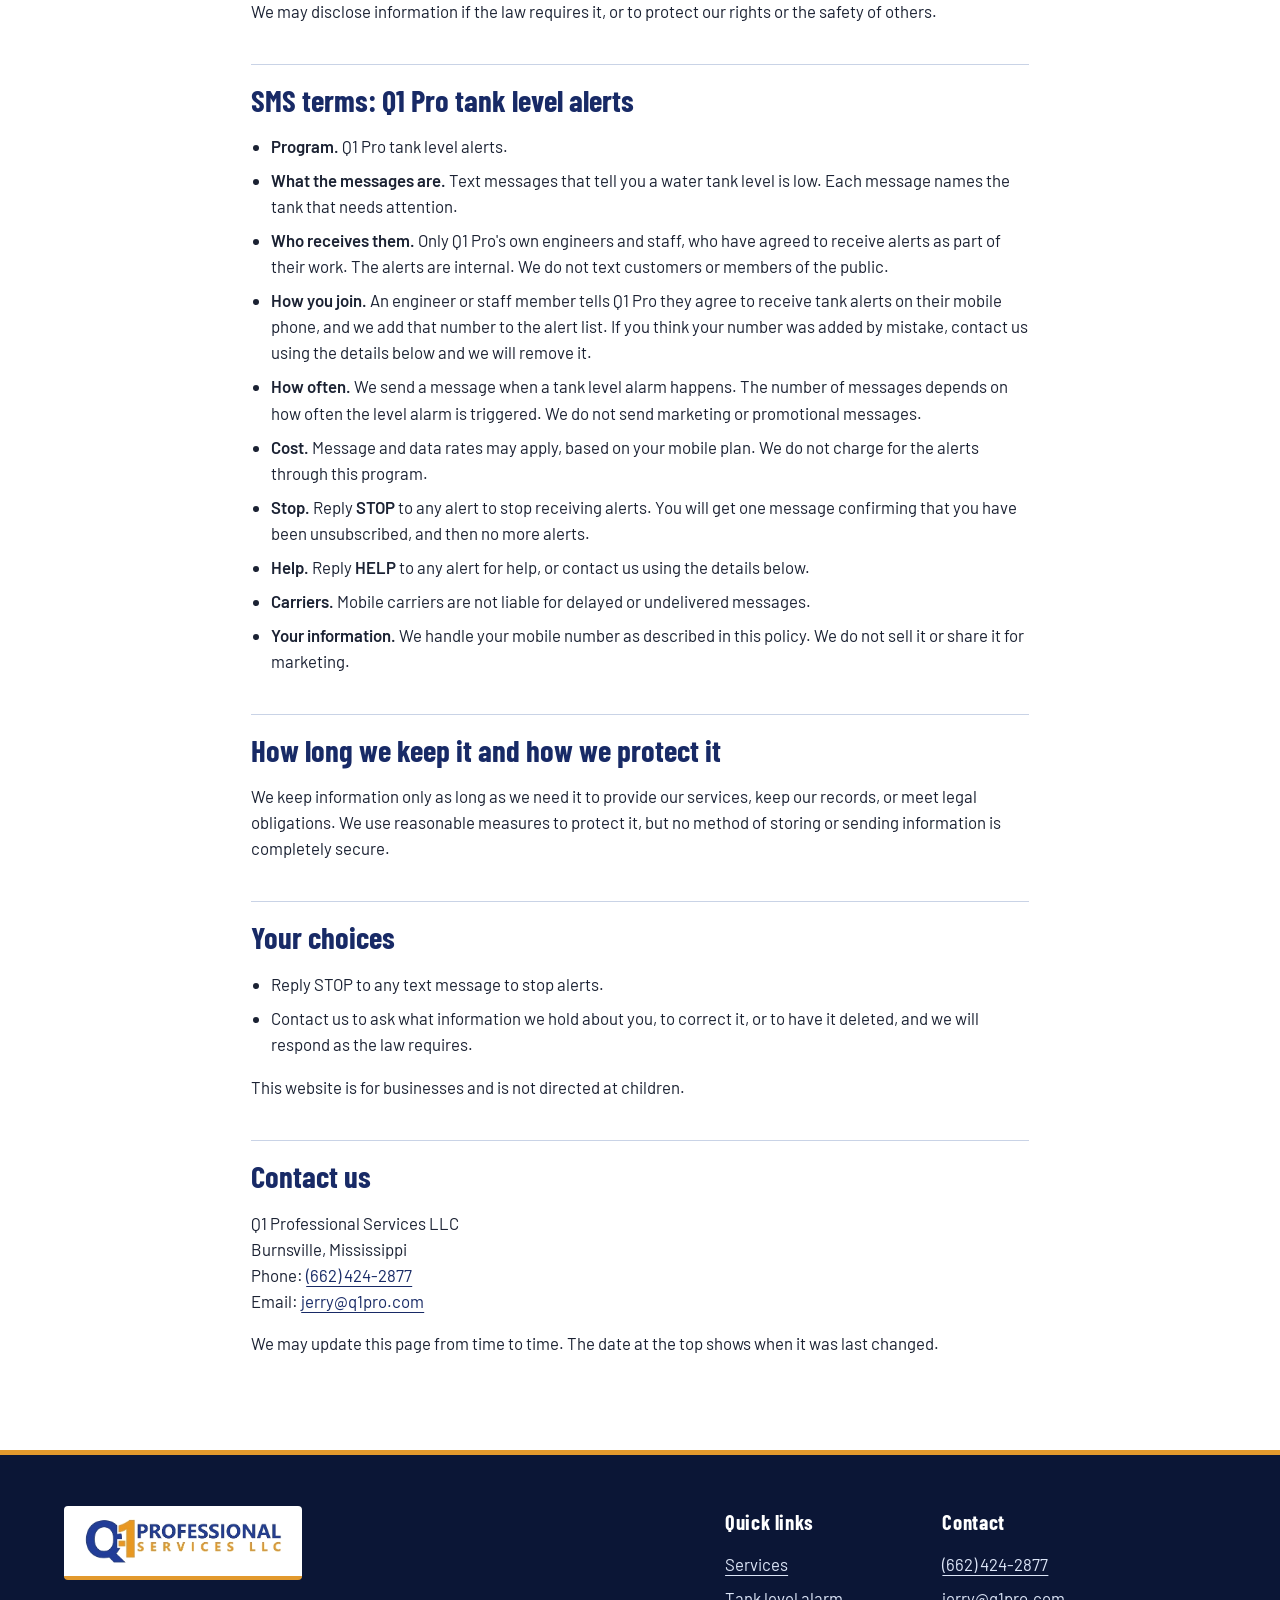
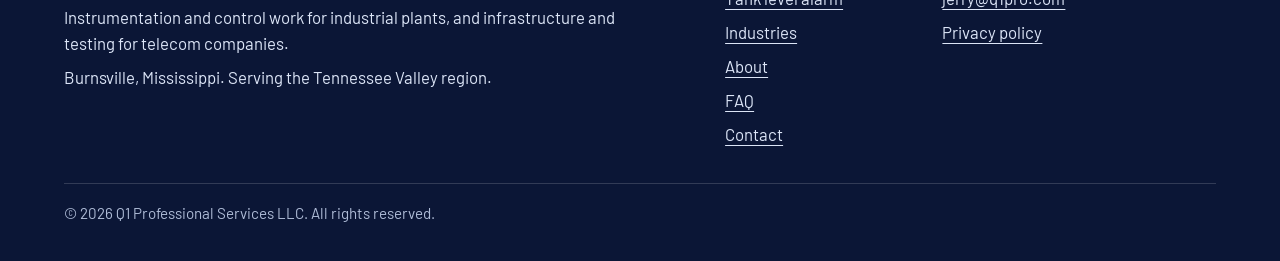
==== commit d1140ef5: "Alerts go to Q1 Pro engineers and staff only (site wording)" ====
--- a/privacy.html
+++ b/privacy.html
@@ -43,7 +43,7 @@
     <h2 id="collect">Information we collect</h2>
     <ul>
       <li><b>Information you send us.</b> If you contact us, we receive what you give us, such as your name, email address, phone number, company and message.</li>
-      <li><b>Alert list information.</b> For the tank level alarm, we keep the mobile phone numbers of the people who have asked to receive alerts, and the tank each number is linked to.</li>
+      <li><b>Alert list information.</b> For the tank level alarm, we keep the mobile phone numbers of the Q1 Pro engineers and staff who have agreed to receive alerts, and the tank each number is linked to.</li>
       <li><b>Tank alert data.</b> We keep a record of tank level alarm events and the text messages we send about them.</li>
     </ul>
     <p>We do not ask for payment card numbers or government ID numbers through this website.</p>
@@ -66,8 +66,8 @@
     <ul>
       <li><b>Program.</b> Q1 Pro tank level alerts.</li>
       <li><b>What the messages are.</b> Text messages that tell you a water tank level is low. Each message names the tank that needs attention.</li>
-      <li><b>Who receives them.</b> Only people who have asked to receive alerts and whose phone numbers have been added to the alert list for that tank.</li>
-      <li><b>How you join.</b> The customer who owns or runs the tank gives us the mobile numbers that should get alerts for that tank when the service is set up, and we add each number to that tank's alert list. If you think your number was added by mistake, contact us using the details below and we will remove it.</li>
+      <li><b>Who receives them.</b> Only Q1 Pro's own engineers and staff, who have agreed to receive alerts as part of their work. The alerts are internal. We do not text customers or members of the public.</li>
+      <li><b>How you join.</b> An engineer or staff member tells Q1 Pro they agree to receive tank alerts on their mobile phone, and we add that number to the alert list. If you think your number was added by mistake, contact us using the details below and we will remove it.</li>
       <li><b>How often.</b> We send a message when a tank level alarm happens. The number of messages depends on how often the level alarm is triggered. We do not send marketing or promotional messages.</li>
       <li><b>Cost.</b> Message and data rates may apply, based on your mobile plan. We do not charge for the alerts through this program.</li>
       <li><b>Stop.</b> Reply <b>STOP</b> to any alert to stop receiving alerts. You will get one message confirming that you have been unsubscribed, and then no more alerts.</li>
